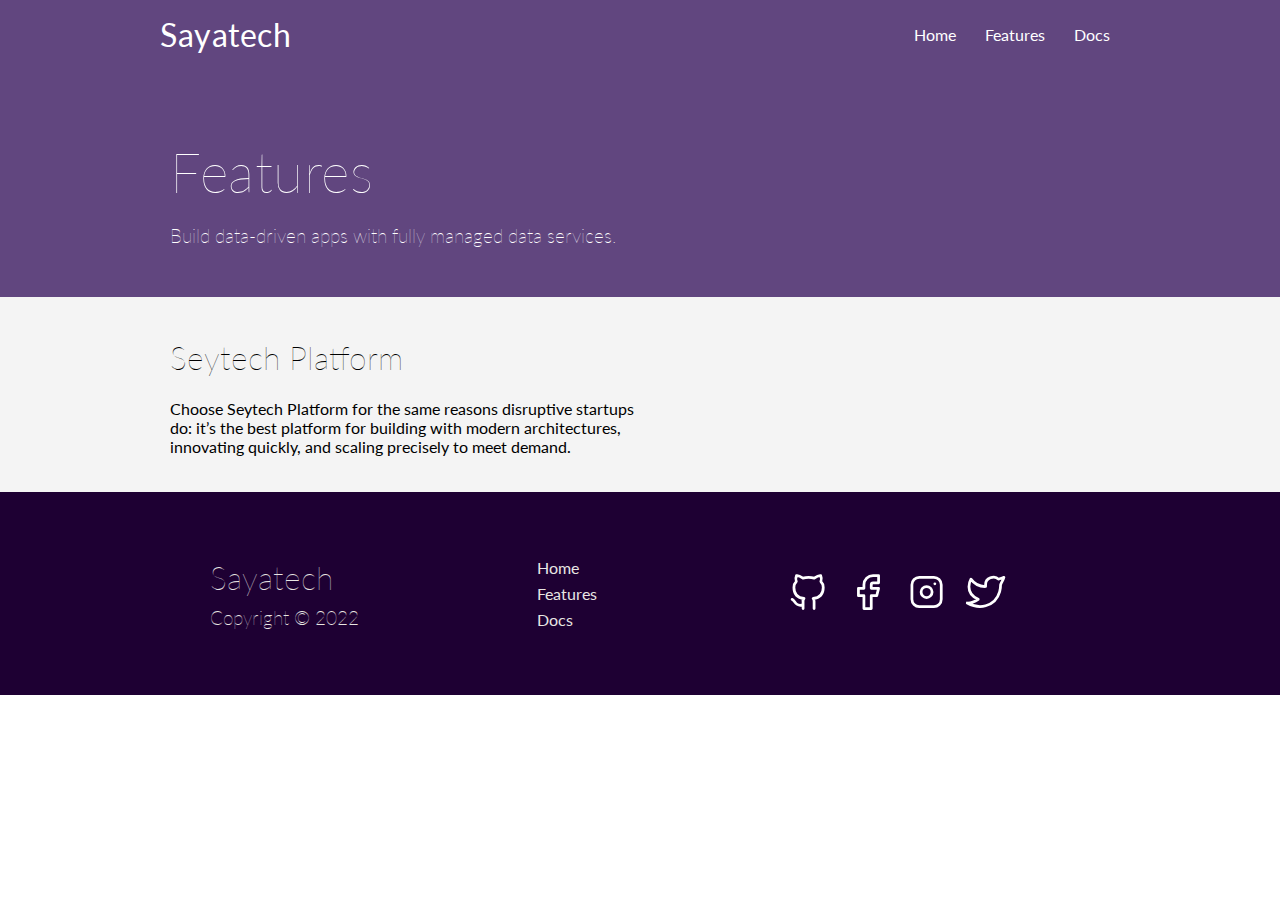
==== feature.html @ e26c8642 "создала новую папку features.html и заполнила его некоторым контентом" ====
<!DOCTYPE html>
<html lang="en">
<head>
    <meta charset="UTF-8">
    <meta name="viewport" content="width=device-width, initial-scale=1.0">
    <title>Document</title>
    <link rel="preconnect" href="https://fonts.googleapis.com">
    <link rel="preconnect" href="https://fonts.gstatic.com" crossorigin>
    <link href="https://fonts.googleapis.com/css2?family=Lato:wght@300&display=swap" rel="stylesheet">
    <link rel="stylesheet" href="style.css">
</head>
<body>
    <header>
        <div class="header-container">
            <h1>Sayatech</h1>
            <ul>
                <li><a href="index.html">Home</a></li>
                <li><a target="_blank" href="feature.html">Features</a></li>
                <li><a href="">Docs</a></li>
            </ul> 
        </div>
        <h1 class="h1">Features</h1>
        <h3>Build data-driven apps with fully managed data services.</h3>
    </header>
    <main class="feature-main">
        <h1>Seytech Platform</h1>
        <p>Choose Seytech Platform for the same reasons disruptive startups do: it’s the best platform for building with modern architectures, innovating quickly, and scaling precisely to meet demand.</p>
    </main>

    <section class="big-grid-section">
        
    </section>

    <footer>
        <div class="f">
            <h1>Sayatech</h1>
            <h3>Copyright © 2022</h3>
        </div>
        <div class="s">
            <ul>
                <li><a href="index.html">Home</a></li>
                <li><a target="_blank" href="feature.html">Features</a></li>
                <li><a href="">Docs</a></li>
            </ul> 
        </div>
        <div class="t">
            <a href="">
                <svg xmlns="http://www.w3.org/2000/svg" class="icon icon-tabler icon-tabler-brand-github" width="44" height="44" viewBox="0 0 24 24" stroke-width="1.5" stroke="#ffffff" fill="none" stroke-linecap="round" stroke-linejoin="round">
                    <path stroke="none" d="M0 0h24v24H0z" fill="none"/>
                    <path d="M9 19c-4.3 1.4 -4.3 -2.5 -6 -3m12 5v-3.5c0 -1 .1 -1.4 -.5 -2c2.8 -.3 5.5 -1.4 5.5 -6a4.6 4.6 0 0 0 -1.3 -3.2a4.2 4.2 0 0 0 -.1 -3.2s-1.1 -.3 -3.5 1.3a12.3 12.3 0 0 0 -6.2 0c-2.4 -1.6 -3.5 -1.3 -3.5 -1.3a4.2 4.2 0 0 0 -.1 3.2a4.6 4.6 0 0 0 -1.3 3.2c0 4.6 2.7 5.7 5.5 6c-.6 .6 -.6 1.2 -.5 2v3.5" />
                </svg>
            </a>
            <a href="">
                <svg xmlns="http://www.w3.org/2000/svg" class="icon icon-tabler icon-tabler-brand-facebook" width="44" height="44" viewBox="0 0 24 24" stroke-width="1.5" stroke="#ffffff" fill="none" stroke-linecap="round" stroke-linejoin="round">
                    <path stroke="none" d="M0 0h24v24H0z" fill="none"/>
                    <path d="M7 10v4h3v7h4v-7h3l1 -4h-4v-2a1 1 0 0 1 1 -1h3v-4h-3a5 5 0 0 0 -5 5v2h-3" />
                </svg>
            </a>
            <a href="">
                <svg xmlns="http://www.w3.org/2000/svg" class="icon icon-tabler icon-tabler-brand-instagram" width="44" height="44" viewBox="0 0 24 24" stroke-width="1.5" stroke="#ffffff" fill="none" stroke-linecap="round" stroke-linejoin="round">
                    <path stroke="none" d="M0 0h24v24H0z" fill="none"/>
                    <path d="M4 4m0 4a4 4 0 0 1 4 -4h8a4 4 0 0 1 4 4v8a4 4 0 0 1 -4 4h-8a4 4 0 0 1 -4 -4z" />
                    <path d="M12 12m-3 0a3 3 0 1 0 6 0a3 3 0 1 0 -6 0" />
                    <path d="M16.5 7.5l0 .01" />
                </svg>
            </a>
            <a href="">
                <svg xmlns="http://www.w3.org/2000/svg" class="icon icon-tabler icon-tabler-brand-twitter" width="44" height="44" viewBox="0 0 24 24" stroke-width="1.5" stroke="#ffffff" fill="none" stroke-linecap="round" stroke-linejoin="round">
                    <path stroke="none" d="M0 0h24v24H0z" fill="none"/>
                    <path d="M22 4.01c-1 .49 -1.98 .689 -3 .99c-1.121 -1.265 -2.783 -1.335 -4.38 -.737s-2.643 2.06 -2.62 3.737v1c-3.245 .083 -6.135 -1.395 -8 -4c0 0 -4.182 7.433 4 11c-1.872 1.247 -3.739 2.088 -6 2c3.308 1.803 6.913 2.423 10.034 1.517c3.58 -1.04 6.522 -3.723 7.651 -7.742a13.84 13.84 0 0 0 .497 -3.753c0 -.249 1.51 -2.772 1.818 -4.013z" />
                </svg>
            </a>
        </div>
    </footer>
</body>
</html>
---- style.css ----
body{
    margin: 0;
    padding: 0;
    font-family: 'Lato', sans-serif;
}
header{
    background-color: #61467f;
}
.header-container{
    width: 75%;
    margin: auto;
    display: flex;
    justify-content: space-between;
    align-items: center;
}

header .header-container h1 {
    margin: 15px 0;
    color: white;
    font-weight: 400;
    letter-spacing: 0.5px;
}
header ul li{
    list-style-type: none;
    display: inline;
    padding-left: 5px;
}
header a:hover{
    border-bottom: 2px solid #303436;
}
header a{
    padding: 10px 10px;
    text-decoration: none;
    color: white;
}


main{
    padding: 0 210px 0 170px;
    background-color: #61467f;
}
.main-container{
    width: 75%;
    margin: auto;
    display: grid;
    grid-template-columns: 550px 400px;
    gap: 30px;
    color: white;
    align-items: center;
    justify-content: center;
}
input{
    display: block;
    padding: 3px;
    font-size: 18px;
    font-weight: 500;
    background-color: #3b3b3b;
    border: 0;
    width: 100%;
    margin: auto;    
    margin-bottom: 30px;
    letter-spacing: -1px;
}
input[type="submit"] {
    width: 100px;
    background-color: #61467f;
    color: #c8c3bc;
    font-size: 13px;
    letter-spacing: 0.5px;
    padding: 10px 0;
    border-radius: 5px;
    margin: 0;
}
input[type="submit"]:hover{
    cursor: pointer;
    padding: 9px 0;
    width: 30%;
    margin-left: 2px;
    letter-spacing: 0;
}
.submit{
    height: 40px;
    display: flex;
    align-items: center;
}

.main-container .r{
    background-color: #181a1b;
    padding: 40px;
    border-radius: 10px;
    margin-top: 100px;
    z-index: 10;
    box-shadow: 0px 1px 5px rgba(0, 0, 0, 0.384);
}
form{
    margin: auto;
}
form h2{
    font-weight: 500;
    color: #c8c3bc;
    margin: 10px 0 30px 0;
}
.main-container .l h1{
    margin: 0;
    font-size: 40px;
    font-weight: 500;
}
.rm{
    height: 60px;
    width: 550px;
    display: flex;
    align-items: center;
}
.main-container .l h3{
    font-weight: 500;
    font-size: 16px;
    padding: 15px 30px;
    border: 1px solid #3b3b3b;
    border-radius: 6px;
    width: 15%;
    margin: 0;
    text-align: center;
}
.main-container .l h3:hover{
    padding: 14px 28px;
    margin-left: 2px;
    font-size: 15.5px;
    text-align: center;
    cursor: pointer;
}
.main-container .l p{
    line-height: 1.5;
}


.skewed{
    background-color: #181a1b;
    height: 150px;
    margin-top: -110px;
    width: 100%;
    transform-origin: right top;
    transform: skewY(-3deg);
}


.big-black-container{
    padding: 60px 200px 0 170px;
    z-index: 10;
    background-color: #181a1b;
    margin-top: -20px;
}
.big-black-container h3{
    color: #c8c3bc;
    width: 51%;
    margin: auto;
    text-align: center;
    line-height: 30px;
}
.bbc-top{
    margin-top: 60px;
    display: grid;
    grid-template-columns: 33% 33% 33%;
    gap: 10px;
}
.icons{
    display: flex;
    flex-direction: column;
    justify-content: center;
    text-align: center;
}
.icons h3{
    color: #7162a1;
    font-weight: 300;
    margin-top: 0;
}
.icons h1{
    font-size: 33px;
    color: #c8c3bc;
}
.bbc-bottom{
    margin-top: 70px;
    display: grid;
    grid-template-columns: 33% 33% 33%;
    grid-template-rows: 50% 50%;
    gap: 5px;
    margin-left: 20px;
}
#bc1{
    grid-column: 3/4;
    grid-row: 1/2;
}
#bc2{
    grid-column: 3/4;
    grid-row: 2/3;
}
.bottom-content{
    box-shadow: 0px 2px 10px rgba(0, 0, 0, 0.384);
    border-radius: 10px;
    padding: 20px 20px;
    margin-bottom: 40px;
}
.bottom-content h3{
    margin: 0;
    width: 100%;
    text-align: left;
}


.purple-container{
    background-color: #61467f;
    color: #e8e6e3;
    padding: 10px 20px 40px 20px;
    margin: 0;
}
.purple-container h1{
    font-size: 47px;
    font-weight: 200;
}
.purple-container .content{
    width: 60%;
    text-align: center;
}
.purple-container h3{
    font-size: 20px;
    font-weight: 100;
    margin-top: -15px;
    margin-bottom: 40px;
}
.purple-container a{
    text-decoration: none;
    background-color: #1e0033;
    color: #e8e6e3;
    padding: 15px 35px;
    border-radius: 5px; 
    font-size: 16px;
}
.purple-container a:hover{
    padding: 14px 34px;
    font-size: 15px;
}


.languages-container{
    display: flex;
    align-items: center;
    flex-direction: column;
    background-color: #181a1b;
    color: #c8c3bc;
}
.languages-container h1{
    font-size: 35px;
    font-weight: 100;
}
.lang{
    padding: 20px 20px 50px 20px;
    text-align: center;
    box-shadow: 0px 2px 10px rgba(0, 0, 0, 0.384);
    font-size: large;
    font-weight: 600;
    border-radius: 10px;
    margin-top: 20px;
}
.lang:hover{
    transition: transform 0.3s ease;
    transform: translate(0px, -10px);

}
.lang:not(:hover) {
    transition: transform 0.3s ease;
  }
.lang-flex{
    display: flex;
    gap: 25px;
    margin-bottom: 45px;
}

footer{
    background-color: #1e0033;
    padding: 50px 200px;
    color: #e8e6e3;
    display: grid;
    grid-template-columns: 33% 33% 33%;
    align-items: center;
}
footer a{
    text-decoration: none;
    color: #e8e6e3;
}
footer ul li{
    list-style-type: none;
    margin: 7px;
}
footer h1, h3{
    font-weight: 100;
    margin: 10px;
}
footer svg{
    width: 19%;
}

.feature-main{
    background-color: #f4f4f4;
    padding: 20px 170px;
}
.feature-main p{
    width: 50%;

}
.feature-main h1{
    font-weight: 100;
}

header .h1{
    margin: 70px 170px 20px;
    color: white;
    font-weight: 100;
    letter-spacing: 0.5px;
    font-size: 55px ;
}
header h3{
    margin: 0 170px;
    padding-bottom: 50px;
    color: white;
}
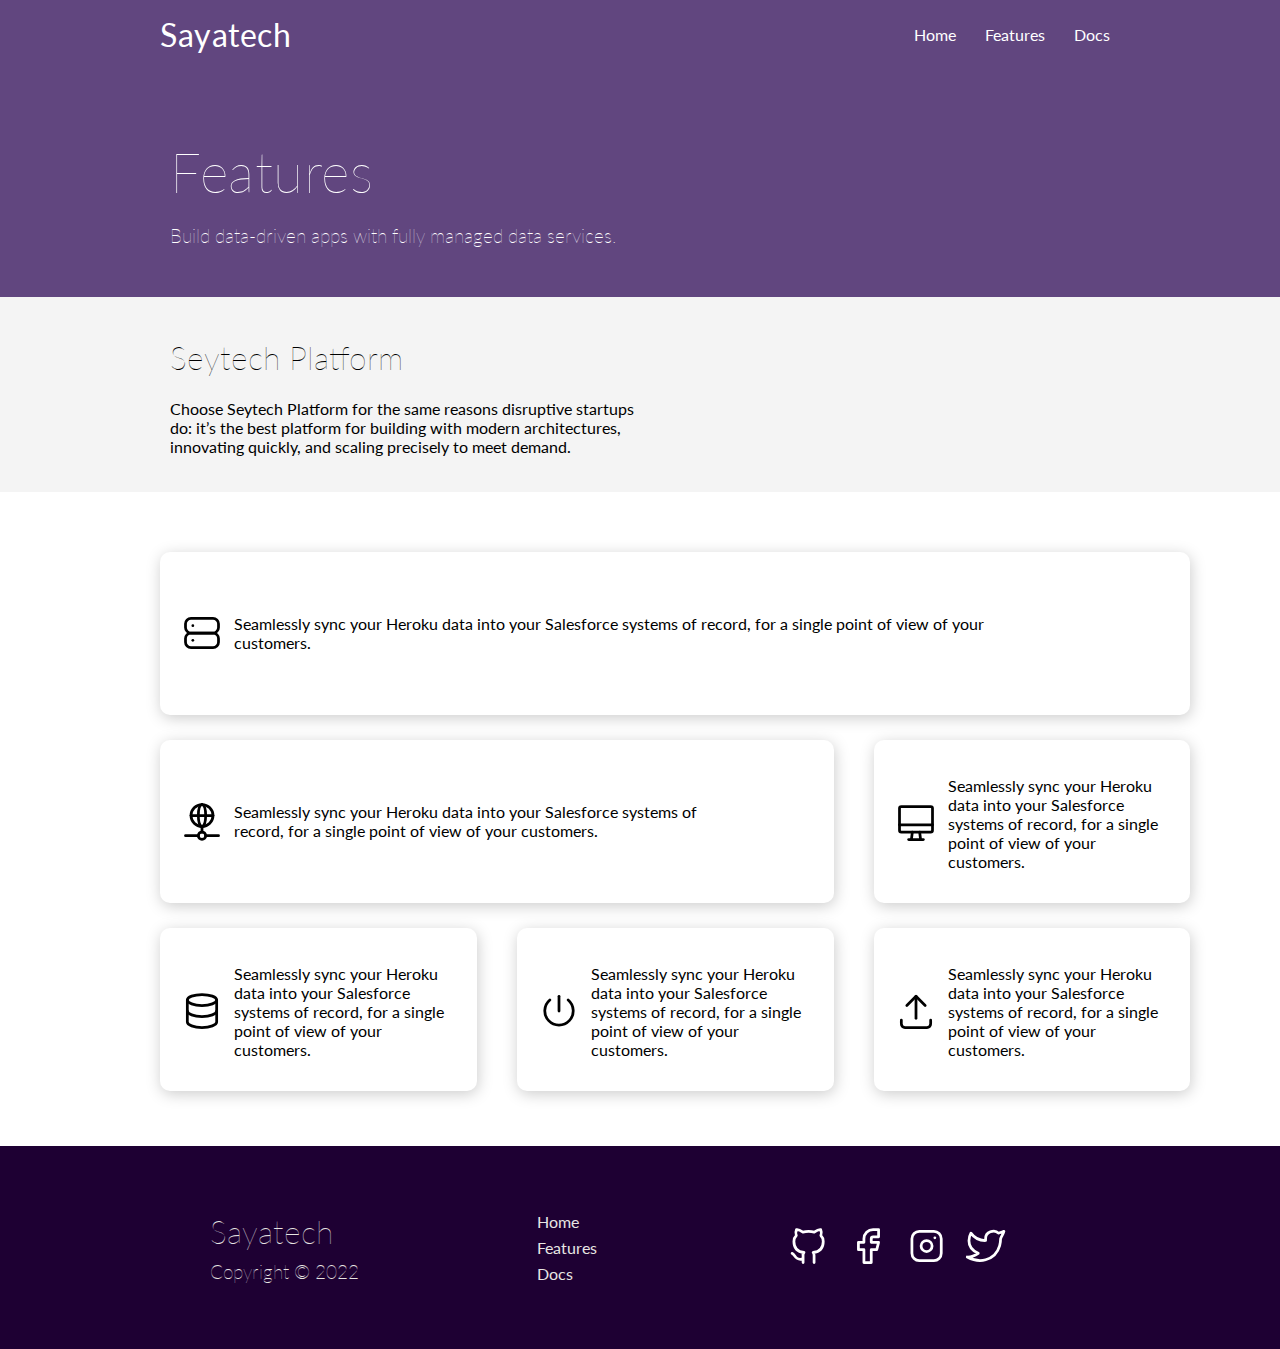
==== commit 72d3cb98: "закончила делать вторую страницу" ====
--- a/feature.html
+++ b/feature.html
@@ -28,7 +28,67 @@
     </main>
 
     <section class="big-grid-section">
-        
+        <div class="box" id="b1">
+            <svg xmlns="http://www.w3.org/2000/svg" class="icon icon-tabler icon-tabler-server" width="44" height="44" viewBox="0 0 24 24" stroke-width="1.5" stroke="#000000" fill="none" stroke-linecap="round" stroke-linejoin="round">
+                <path stroke="none" d="M0 0h24v24H0z" fill="none"/>
+                <path d="M3 4m0 3a3 3 0 0 1 3 -3h12a3 3 0 0 1 3 3v2a3 3 0 0 1 -3 3h-12a3 3 0 0 1 -3 -3z" />
+                <path d="M3 12m0 3a3 3 0 0 1 3 -3h12a3 3 0 0 1 3 3v2a3 3 0 0 1 -3 3h-12a3 3 0 0 1 -3 -3z" />
+                <path d="M7 8l0 .01" />
+                <path d="M7 16l0 .01" />
+            </svg>
+            <p>Seamlessly sync your Heroku data into your Salesforce systems of record, for a single point of view of your customers.</p>
+        </div>
+        <div class="box" id="b2">
+            <svg xmlns="http://www.w3.org/2000/svg" class="icon icon-tabler icon-tabler-network" width="44" height="44" viewBox="0 0 24 24" stroke-width="1.5" stroke="#000000" fill="none" stroke-linecap="round" stroke-linejoin="round">
+                <path stroke="none" d="M0 0h24v24H0z" fill="none"/>
+                <path d="M6 9a6 6 0 1 0 12 0a6 6 0 0 0 -12 0" />
+                <path d="M12 3c1.333 .333 2 2.333 2 6s-.667 5.667 -2 6" />
+                <path d="M12 3c-1.333 .333 -2 2.333 -2 6s.667 5.667 2 6" />
+                <path d="M6 9h12" />
+                <path d="M3 20h7" />
+                <path d="M14 20h7" />
+                <path d="M10 20a2 2 0 1 0 4 0a2 2 0 0 0 -4 0" />
+                <path d="M12 15v3" />
+            </svg>
+            <p>Seamlessly sync your Heroku data into your Salesforce systems of record, for a single point of view of your customers.</p>
+        </div>
+        <div class="box" id="b3">
+            <svg xmlns="http://www.w3.org/2000/svg" class="icon icon-tabler icon-tabler-device-imac" width="44" height="44" viewBox="0 0 24 24" stroke-width="1.5" stroke="#000000" fill="none" stroke-linecap="round" stroke-linejoin="round">
+                <path stroke="none" d="M0 0h24v24H0z" fill="none"/>
+                <path d="M3 4a1 1 0 0 1 1 -1h16a1 1 0 0 1 1 1v12a1 1 0 0 1 -1 1h-16a1 1 0 0 1 -1 -1v-12z" />
+                <path d="M3 13h18" />
+                <path d="M8 21h8" />
+                <path d="M10 17l-.5 4" />
+                <path d="M14 17l.5 4" />
+            </svg>
+            <p>Seamlessly sync your Heroku data into your Salesforce systems of record, for a single point of view of your customers.</p>
+        </div>
+        <div class="box" id="b4">
+            <svg xmlns="http://www.w3.org/2000/svg" class="icon icon-tabler icon-tabler-database" width="44" height="44" viewBox="0 0 24 24" stroke-width="1.5" stroke="#000000" fill="none" stroke-linecap="round" stroke-linejoin="round">
+                <path stroke="none" d="M0 0h24v24H0z" fill="none"/>
+                <path d="M12 6m-8 0a8 3 0 1 0 16 0a8 3 0 1 0 -16 0" />
+                <path d="M4 6v6a8 3 0 0 0 16 0v-6" />
+                <path d="M4 12v6a8 3 0 0 0 16 0v-6" />
+              </svg>
+            <p>Seamlessly sync your Heroku data into your Salesforce systems of record, for a single point of view of your customers.</p>
+        </div>
+        <div class="box" id="b5">
+            <svg xmlns="http://www.w3.org/2000/svg" class="icon icon-tabler icon-tabler-power" width="44" height="44" viewBox="0 0 24 24" stroke-width="1.5" stroke="#000000" fill="none" stroke-linecap="round" stroke-linejoin="round">
+                <path stroke="none" d="M0 0h24v24H0z" fill="none"/>
+                <path d="M7 6a7.75 7.75 0 1 0 10 0" />
+                <path d="M12 4l0 8" />
+              </svg>
+            <p>Seamlessly sync your Heroku data into your Salesforce systems of record, for a single point of view of your customers.</p>
+        </div>
+        <div class="box" id="b6">
+            <svg xmlns="http://www.w3.org/2000/svg" class="icon icon-tabler icon-tabler-upload" width="44" height="44" viewBox="0 0 24 24" stroke-width="1.5" stroke="#000000" fill="none" stroke-linecap="round" stroke-linejoin="round">
+                <path stroke="none" d="M0 0h24v24H0z" fill="none"/>
+                <path d="M4 17v2a2 2 0 0 0 2 2h12a2 2 0 0 0 2 -2v-2" />
+                <path d="M7 9l5 -5l5 5" />
+                <path d="M12 4l0 12" />
+              </svg>
+            <p>Seamlessly sync your Heroku data into your Salesforce systems of record, for a single point of view of your customers.</p>
+        </div>
     </section>
 
     <footer>
--- a/style.css
+++ b/style.css
@@ -321,4 +321,35 @@
     margin: 0 170px;
     padding-bottom: 50px;
     color: white;
+}
+
+.box{
+    display: flex;
+    flex-wrap: wrap;
+    align-items: center;
+    gap: 10px;
+    border-radius: 10px;
+    box-shadow: 1px 3px 15px rgba(0, 0, 0, 0.205);
+    padding: 20px;
+}
+.big-grid-section{
+    padding-top: 60px;
+    padding-bottom: 100px;
+    width: 75%;
+    margin: auto;
+    display: grid;
+    grid-template-columns: 33% 33% 33%;
+    grid-template-rows: 33% 33% 33%;
+    gap: 25px 40px;
+}
+#b1{
+    grid-row: 1/2;
+    grid-column: 1/4;
+}
+#b2{
+    grid-row: 2/3;
+    grid-column: 1/3;
+}
+.box p{
+    width: 80%;
 }